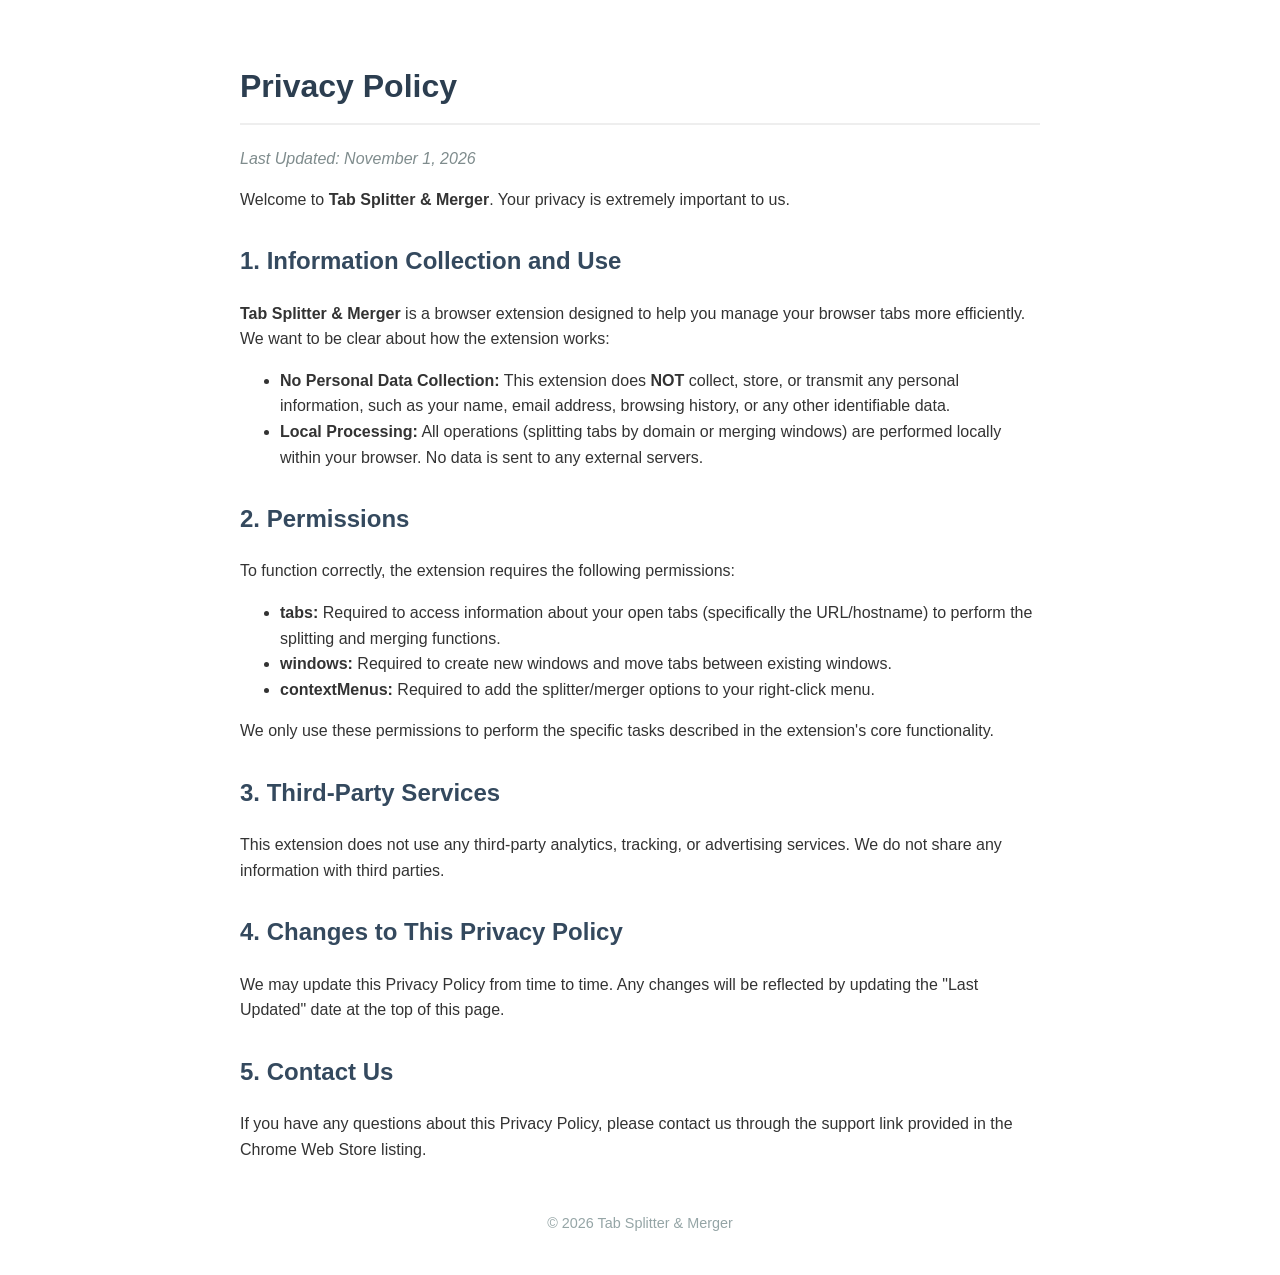
==== docs/index.html @ 51c37f42 "chore: update policy page" ====
<!DOCTYPE html>
<html lang="en">
<head>
    <meta charset="UTF-8">
    <meta name="viewport" content="width=device-width, initial-scale=1.0">
    <title>Privacy Policy - Tab Splitter & Merger</title>
    <style>
        body {
            font-family: -apple-system, BlinkMacSystemFont, "Segoe UI", Roboto, Helvetica, Arial, sans-serif;
            line-height: 1.6;
            color: #333;
            max-width: 800px;
            margin: 0 auto;
            padding: 40px 20px;
        }
        h1 { color: #2c3e50; border-bottom: 2px solid #eee; padding-bottom: 10px; }
        h2 { color: #34495e; margin-top: 30px; }
        p { margin: 15px 0; }
        .last-updated { font-style: italic; color: #7f8c8d; }
        .footer { margin-top: 50px; font-size: 0.9em; color: #95a5a6; text-align: center; }
    </style>
</head>
<body>

    <h1>Privacy Policy</h1>
    <p class="last-updated">Last Updated: November 1, 2026</p>

    <p>Welcome to <strong>Tab Splitter & Merger</strong>. Your privacy is extremely important to us.</p>

    <h2>1. Information Collection and Use</h2>
    <p><strong>Tab Splitter & Merger</strong> is a browser extension designed to help you manage your browser tabs more efficiently. We want to be clear about how the extension works:</p>
    <ul>
        <li><strong>No Personal Data Collection:</strong> This extension does <strong>NOT</strong> collect, store, or transmit any personal information, such as your name, email address, browsing history, or any other identifiable data.</li>
        <li><strong>Local Processing:</strong> All operations (splitting tabs by domain or merging windows) are performed locally within your browser. No data is sent to any external servers.</li>
    </ul>

    <h2>2. Permissions</h2>
    <p>To function correctly, the extension requires the following permissions:</p>
    <ul>
        <li><strong>tabs:</strong> Required to access information about your open tabs (specifically the URL/hostname) to perform the splitting and merging functions.</li>
        <li><strong>windows:</strong> Required to create new windows and move tabs between existing windows.</li>
        <li><strong>contextMenus:</strong> Required to add the splitter/merger options to your right-click menu.</li>
    </ul>
    <p>We only use these permissions to perform the specific tasks described in the extension's core functionality.</p>

    <h2>3. Third-Party Services</h2>
    <p>This extension does not use any third-party analytics, tracking, or advertising services. We do not share any information with third parties.</p>

    <h2>4. Changes to This Privacy Policy</h2>
    <p>We may update this Privacy Policy from time to time. Any changes will be reflected by updating the "Last Updated" date at the top of this page.</p>

    <h2>5. Contact Us</h2>
    <p>If you have any questions about this Privacy Policy, please contact us through the support link provided in the Chrome Web Store listing.</p>

    <div class="footer">
        &copy; 2026 Tab Splitter & Merger
    </div>

</body>
</html>
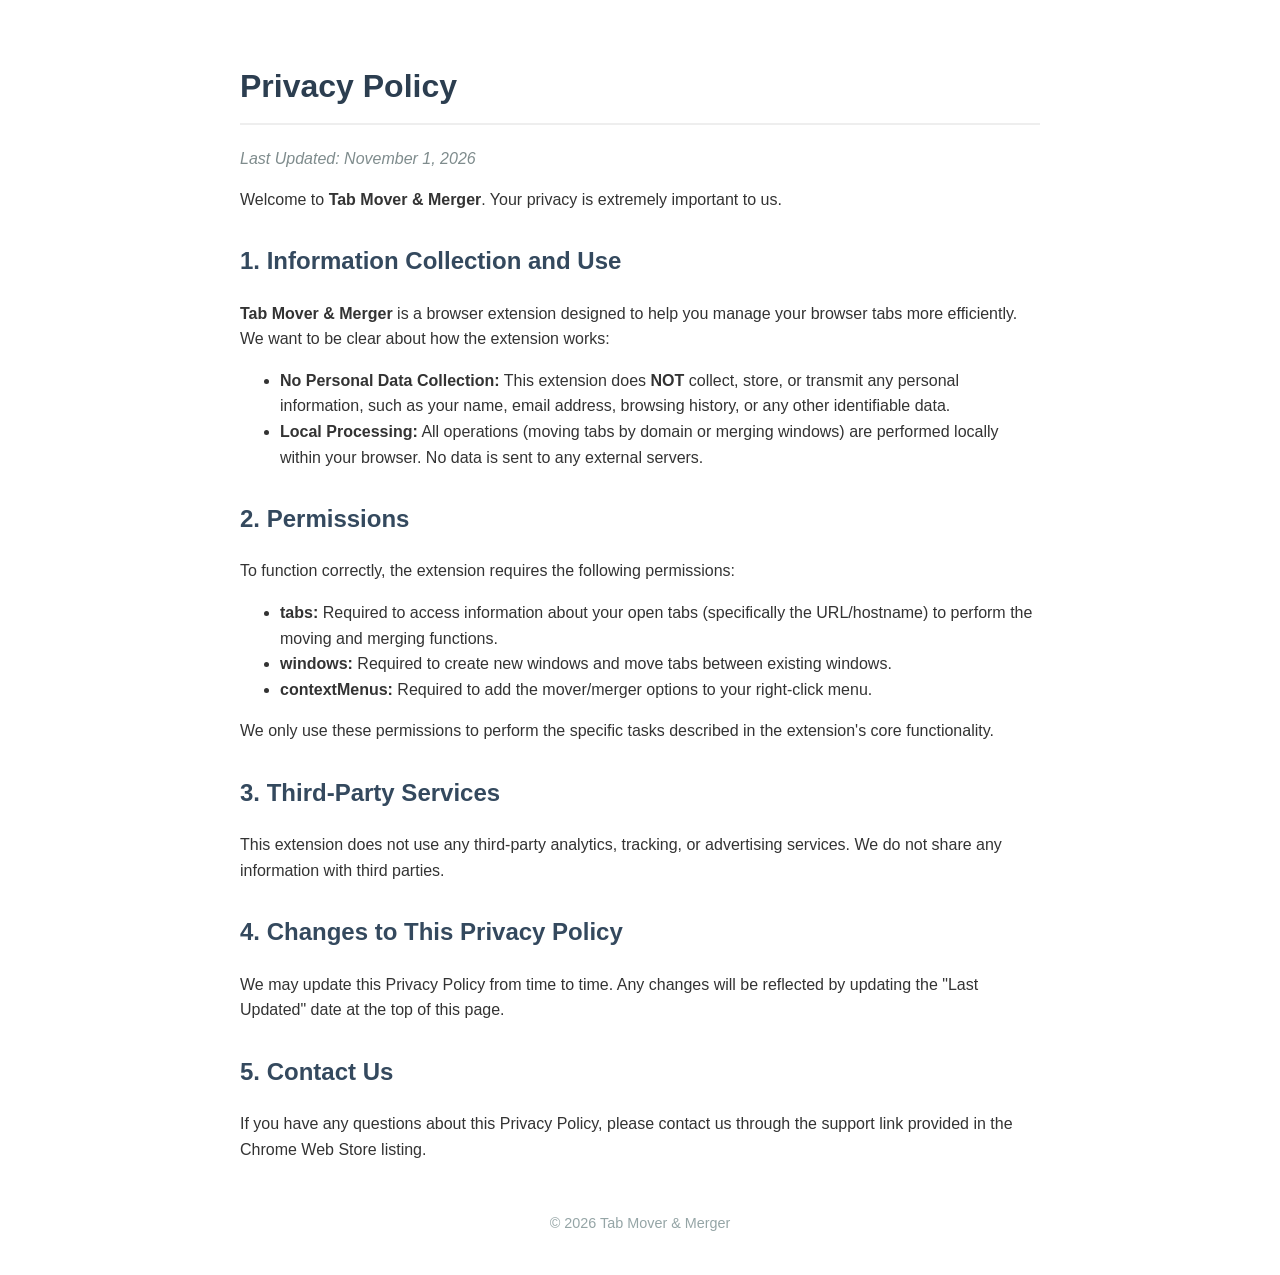
==== commit 519ea2de: "feat: redesign popup and rename to Tab Mover & Merger - Lead with move-by-domain actions showing cur" ====
--- a/docs/index.html
+++ b/docs/index.html
@@ -3,7 +3,7 @@
 <head>
     <meta charset="UTF-8">
     <meta name="viewport" content="width=device-width, initial-scale=1.0">
-    <title>Privacy Policy - Tab Splitter & Merger</title>
+    <title>Privacy Policy - Tab Mover & Merger</title>
     <style>
         body {
             font-family: -apple-system, BlinkMacSystemFont, "Segoe UI", Roboto, Helvetica, Arial, sans-serif;
@@ -25,21 +25,21 @@
     <h1>Privacy Policy</h1>
     <p class="last-updated">Last Updated: November 1, 2026</p>
 
-    <p>Welcome to <strong>Tab Splitter & Merger</strong>. Your privacy is extremely important to us.</p>
+    <p>Welcome to <strong>Tab Mover & Merger</strong>. Your privacy is extremely important to us.</p>
 
     <h2>1. Information Collection and Use</h2>
-    <p><strong>Tab Splitter & Merger</strong> is a browser extension designed to help you manage your browser tabs more efficiently. We want to be clear about how the extension works:</p>
+    <p><strong>Tab Mover & Merger</strong> is a browser extension designed to help you manage your browser tabs more efficiently. We want to be clear about how the extension works:</p>
     <ul>
         <li><strong>No Personal Data Collection:</strong> This extension does <strong>NOT</strong> collect, store, or transmit any personal information, such as your name, email address, browsing history, or any other identifiable data.</li>
-        <li><strong>Local Processing:</strong> All operations (splitting tabs by domain or merging windows) are performed locally within your browser. No data is sent to any external servers.</li>
+        <li><strong>Local Processing:</strong> All operations (moving tabs by domain or merging windows) are performed locally within your browser. No data is sent to any external servers.</li>
     </ul>
 
     <h2>2. Permissions</h2>
     <p>To function correctly, the extension requires the following permissions:</p>
     <ul>
-        <li><strong>tabs:</strong> Required to access information about your open tabs (specifically the URL/hostname) to perform the splitting and merging functions.</li>
+        <li><strong>tabs:</strong> Required to access information about your open tabs (specifically the URL/hostname) to perform the moving and merging functions.</li>
         <li><strong>windows:</strong> Required to create new windows and move tabs between existing windows.</li>
-        <li><strong>contextMenus:</strong> Required to add the splitter/merger options to your right-click menu.</li>
+        <li><strong>contextMenus:</strong> Required to add the mover/merger options to your right-click menu.</li>
     </ul>
     <p>We only use these permissions to perform the specific tasks described in the extension's core functionality.</p>
 
@@ -53,7 +53,7 @@
     <p>If you have any questions about this Privacy Policy, please contact us through the support link provided in the Chrome Web Store listing.</p>
 
     <div class="footer">
-        &copy; 2026 Tab Splitter & Merger
+        &copy; 2026 Tab Mover & Merger
     </div>
 
 </body>
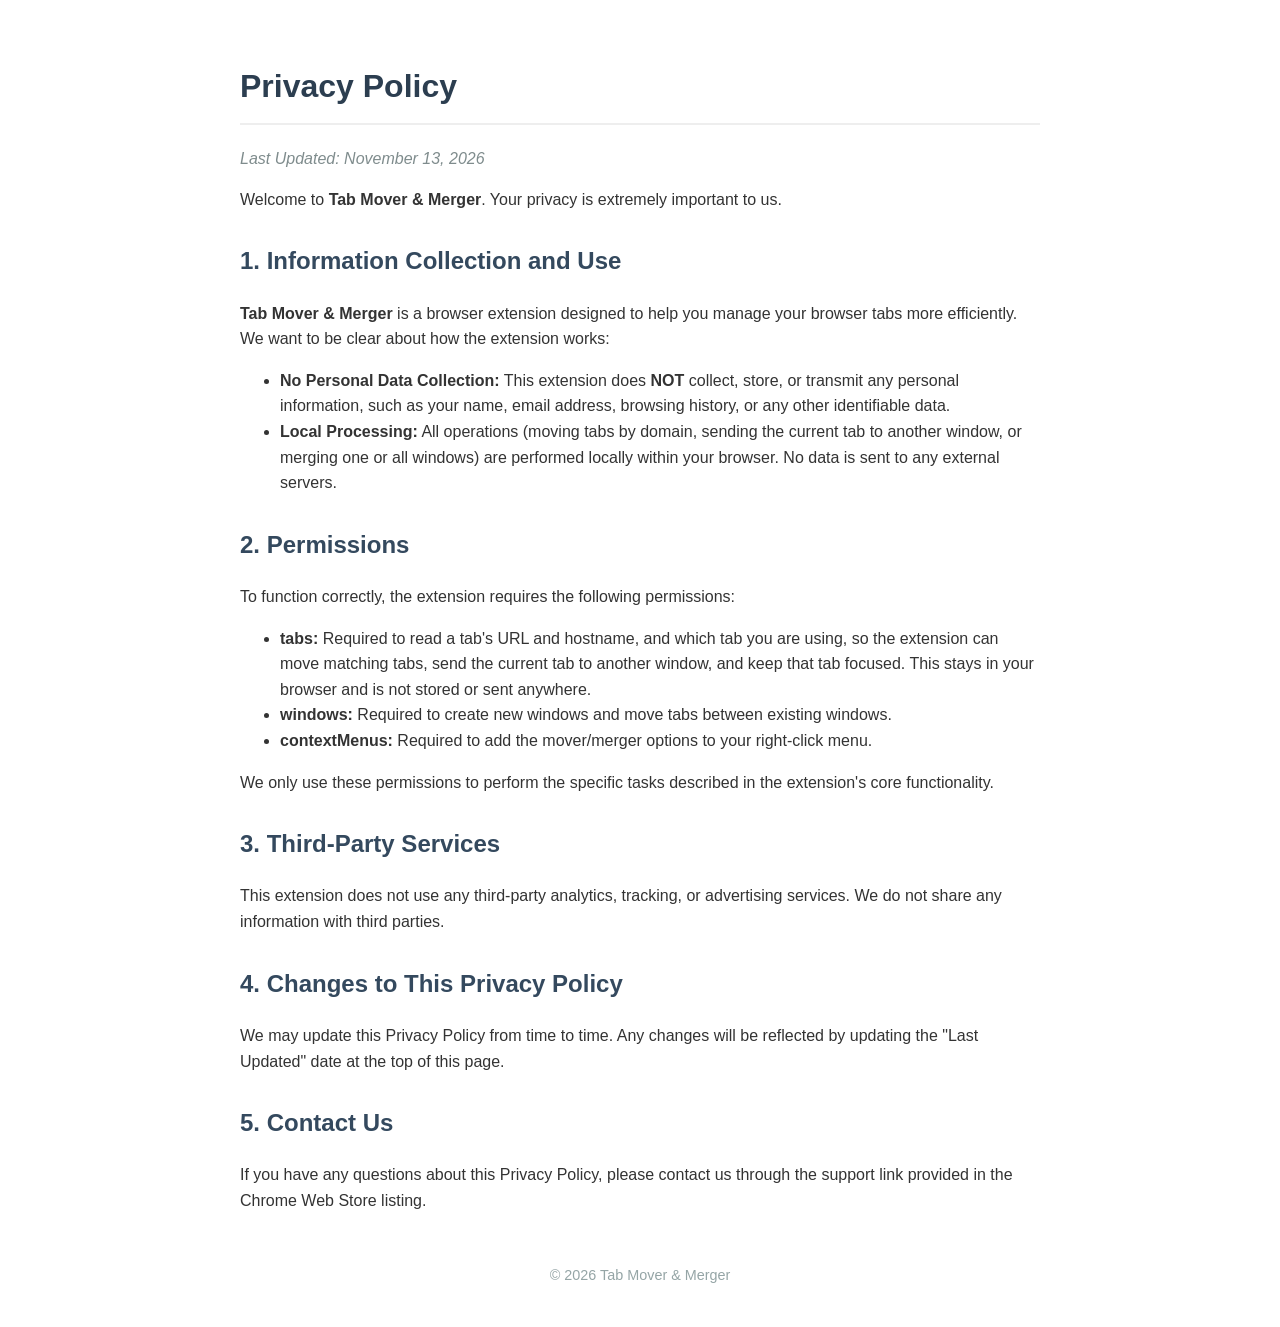
==== commit 5c24ff0f: "docs: describe per-window send and merge, and update the privacy policy Co-authored-by: Cursor <curs" ====
--- a/docs/index.html
+++ b/docs/index.html
@@ -23,7 +23,7 @@
 <body>
 
     <h1>Privacy Policy</h1>
-    <p class="last-updated">Last Updated: November 1, 2026</p>
+    <p class="last-updated">Last Updated: November 13, 2026</p>
 
     <p>Welcome to <strong>Tab Mover & Merger</strong>. Your privacy is extremely important to us.</p>
 
@@ -31,13 +31,13 @@
     <p><strong>Tab Mover & Merger</strong> is a browser extension designed to help you manage your browser tabs more efficiently. We want to be clear about how the extension works:</p>
     <ul>
         <li><strong>No Personal Data Collection:</strong> This extension does <strong>NOT</strong> collect, store, or transmit any personal information, such as your name, email address, browsing history, or any other identifiable data.</li>
-        <li><strong>Local Processing:</strong> All operations (moving tabs by domain or merging windows) are performed locally within your browser. No data is sent to any external servers.</li>
+        <li><strong>Local Processing:</strong> All operations (moving tabs by domain, sending the current tab to another window, or merging one or all windows) are performed locally within your browser. No data is sent to any external servers.</li>
     </ul>
 
     <h2>2. Permissions</h2>
     <p>To function correctly, the extension requires the following permissions:</p>
     <ul>
-        <li><strong>tabs:</strong> Required to access information about your open tabs (specifically the URL/hostname) to perform the moving and merging functions.</li>
+        <li><strong>tabs:</strong> Required to read a tab's URL and hostname, and which tab you are using, so the extension can move matching tabs, send the current tab to another window, and keep that tab focused. This stays in your browser and is not stored or sent anywhere.</li>
         <li><strong>windows:</strong> Required to create new windows and move tabs between existing windows.</li>
         <li><strong>contextMenus:</strong> Required to add the mover/merger options to your right-click menu.</li>
     </ul>
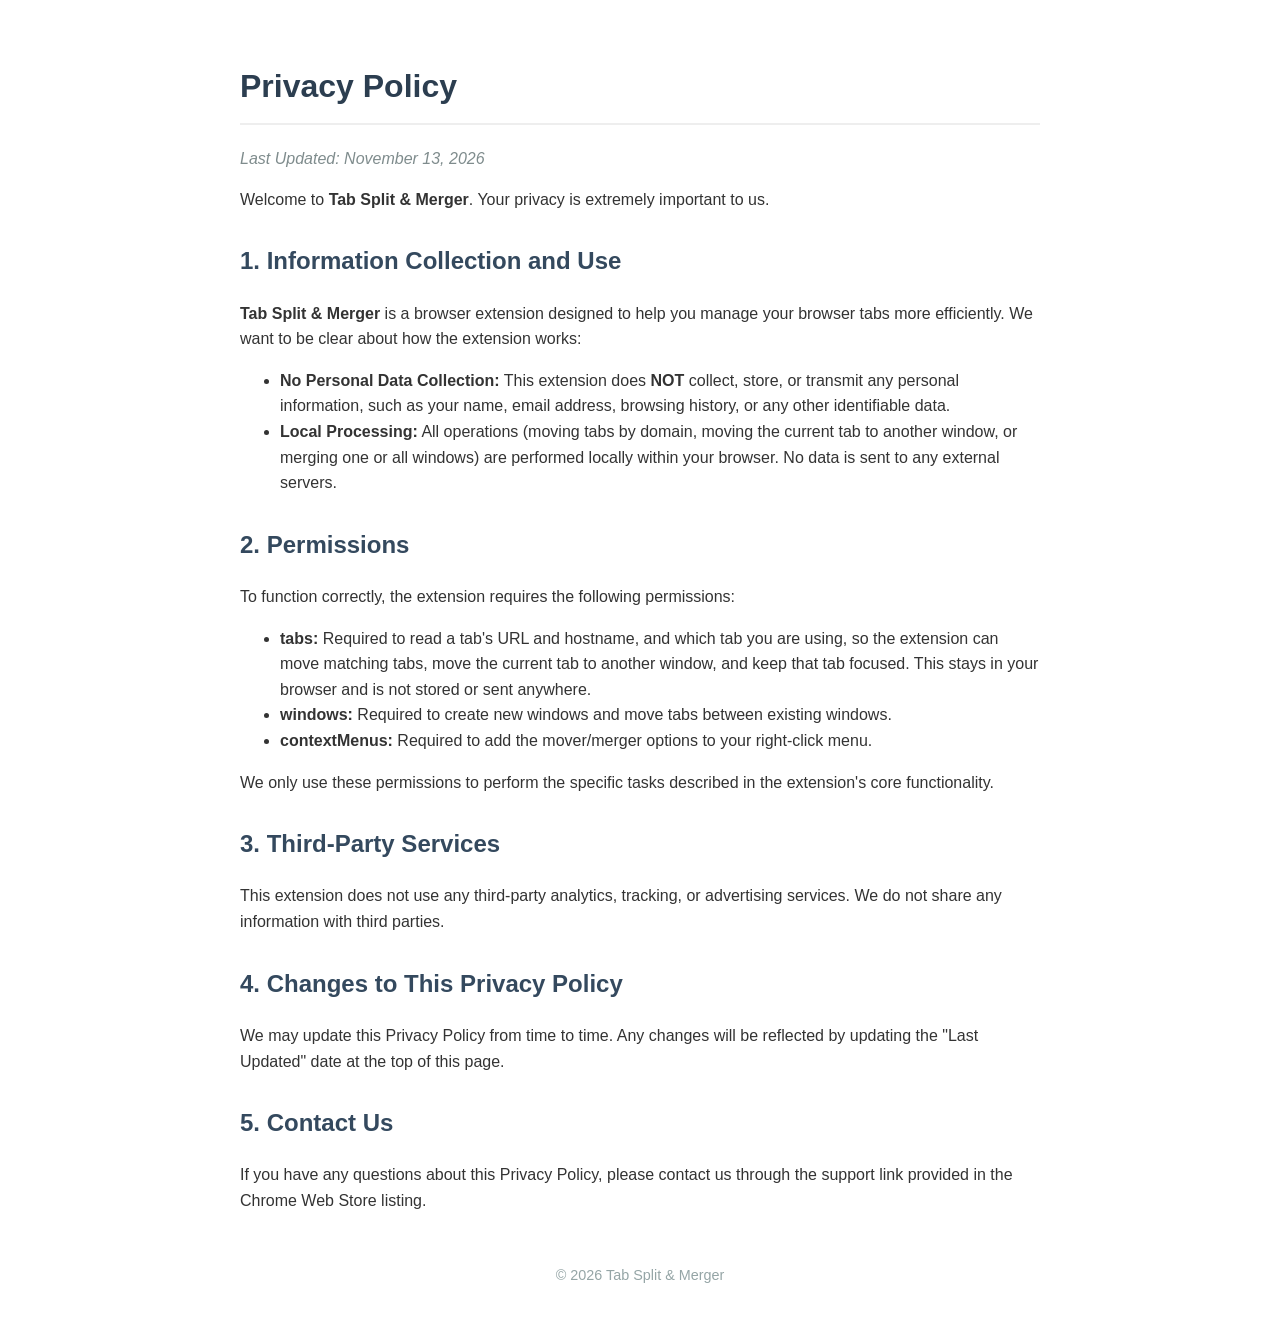
==== commit b3be1d51: "Rename to Tab Split & Merger and relabel Send as Move. Refresh store screenshots and covers to match" ====
--- a/docs/index.html
+++ b/docs/index.html
@@ -3,7 +3,7 @@
 <head>
     <meta charset="UTF-8">
     <meta name="viewport" content="width=device-width, initial-scale=1.0">
-    <title>Privacy Policy - Tab Mover & Merger</title>
+    <title>Privacy Policy - Tab Split & Merger</title>
     <style>
         body {
             font-family: -apple-system, BlinkMacSystemFont, "Segoe UI", Roboto, Helvetica, Arial, sans-serif;
@@ -25,19 +25,19 @@
     <h1>Privacy Policy</h1>
     <p class="last-updated">Last Updated: November 13, 2026</p>
 
-    <p>Welcome to <strong>Tab Mover & Merger</strong>. Your privacy is extremely important to us.</p>
+    <p>Welcome to <strong>Tab Split & Merger</strong>. Your privacy is extremely important to us.</p>
 
     <h2>1. Information Collection and Use</h2>
-    <p><strong>Tab Mover & Merger</strong> is a browser extension designed to help you manage your browser tabs more efficiently. We want to be clear about how the extension works:</p>
+    <p><strong>Tab Split & Merger</strong> is a browser extension designed to help you manage your browser tabs more efficiently. We want to be clear about how the extension works:</p>
     <ul>
         <li><strong>No Personal Data Collection:</strong> This extension does <strong>NOT</strong> collect, store, or transmit any personal information, such as your name, email address, browsing history, or any other identifiable data.</li>
-        <li><strong>Local Processing:</strong> All operations (moving tabs by domain, sending the current tab to another window, or merging one or all windows) are performed locally within your browser. No data is sent to any external servers.</li>
+        <li><strong>Local Processing:</strong> All operations (moving tabs by domain, moving the current tab to another window, or merging one or all windows) are performed locally within your browser. No data is sent to any external servers.</li>
     </ul>
 
     <h2>2. Permissions</h2>
     <p>To function correctly, the extension requires the following permissions:</p>
     <ul>
-        <li><strong>tabs:</strong> Required to read a tab's URL and hostname, and which tab you are using, so the extension can move matching tabs, send the current tab to another window, and keep that tab focused. This stays in your browser and is not stored or sent anywhere.</li>
+        <li><strong>tabs:</strong> Required to read a tab's URL and hostname, and which tab you are using, so the extension can move matching tabs, move the current tab to another window, and keep that tab focused. This stays in your browser and is not stored or sent anywhere.</li>
         <li><strong>windows:</strong> Required to create new windows and move tabs between existing windows.</li>
         <li><strong>contextMenus:</strong> Required to add the mover/merger options to your right-click menu.</li>
     </ul>
@@ -53,7 +53,7 @@
     <p>If you have any questions about this Privacy Policy, please contact us through the support link provided in the Chrome Web Store listing.</p>
 
     <div class="footer">
-        &copy; 2026 Tab Mover & Merger
+        &copy; 2026 Tab Split & Merger
     </div>
 
 </body>
